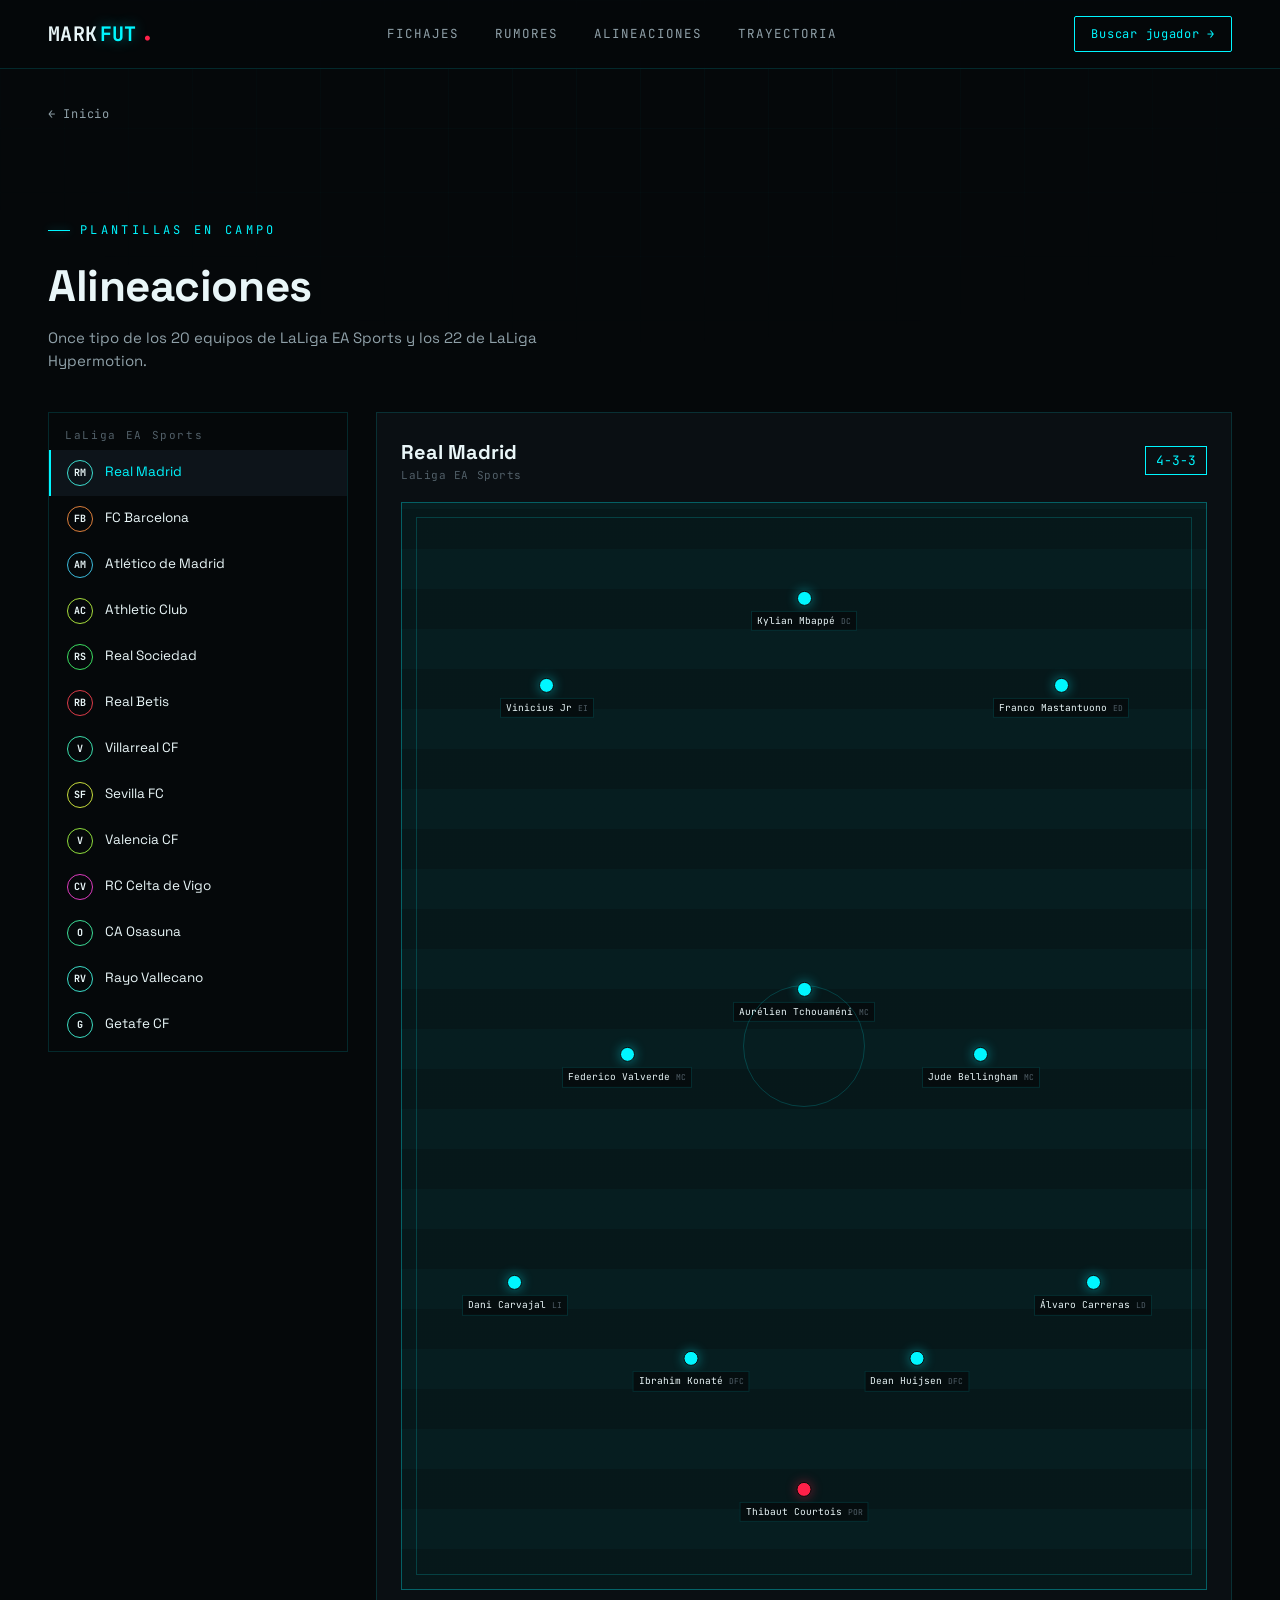
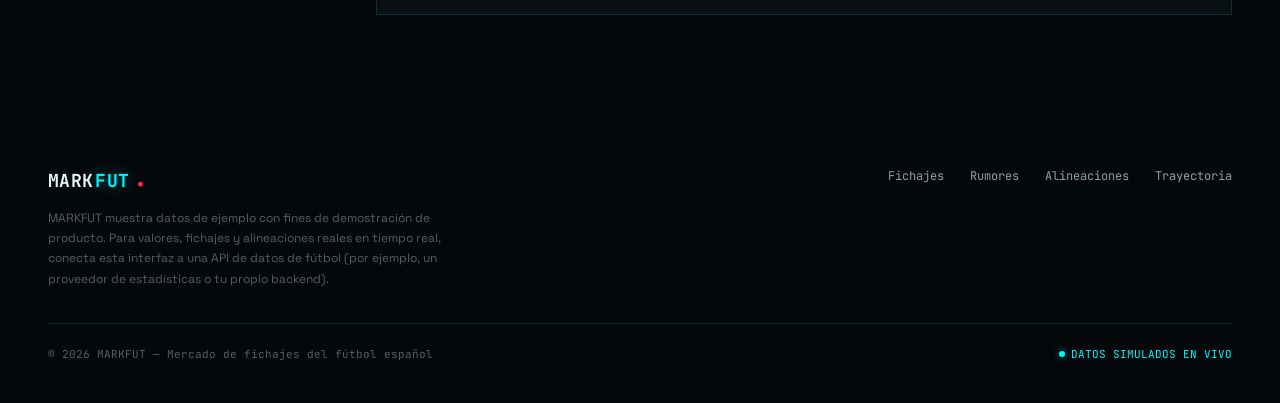
==== alineaciones.html @ 96b3111b "Add files via upload" ====
<!DOCTYPE html>
<html lang="es">
<head>
<meta charset="UTF-8">
<meta name="viewport" content="width=device-width, initial-scale=1.0">
<title>Alineaciones — MARKFUT</title>
<meta name="description" content="Once tipo de los 20 equipos de LaLiga EA Sports y los 22 de LaLiga Hypermotion, con formación y posiciones sobre el campo.">
<link rel="icon" href="data:image/svg+xml,<svg xmlns=%22http://www.w3.org/2000/svg%22 viewBox=%220 0 100 100%22><rect width=%22100%22 height=%22100%22 fill=%22%23050708%22/><text x=%2250%25%22 y=%2262%25%22 font-size=%2255%22 fill=%22%2300f6ff%22 text-anchor=%22middle%22 font-family=%22monospace%22>M</text></svg>">
<link rel="preconnect" href="https://fonts.googleapis.com">
<link rel="preconnect" href="https://fonts.gstatic.com" crossorigin>
<link href="https://fonts.googleapis.com/css2?family=Space+Grotesk:wght@400;500;600;700&family=JetBrains+Mono:wght@400;500;600;700&display=swap" rel="stylesheet">
<link rel="stylesheet" href="styles.css">
</head>
<body>

<header>
  <nav>
    <a href="index.html" class="logo"><span class="mk">MARK</span><span class="fut">FUT</span></a>
    <div class="navlinks">
      <a href="fichajes.html">Fichajes</a>
      <a href="rumores.html">Rumores</a>
      <a href="alineaciones.html">Alineaciones</a>
      <a href="buscador.html">Trayectoria</a>
    </div>
    <a href="buscador.html" class="nav-cta">Buscar jugador →</a>
  </nav>
</header>

<main id="top">
  <div class="wrap" style="padding-top:32px;">
    <a href="index.html" style="font-family:var(--font-mono);font-size:12px;letter-spacing:.06em;color:var(--text-dim);">← Inicio</a>
  </div>

  <!-- ALINEACIONES -->
  <section id="alineaciones" style="border-bottom:none;">
    <div class="wrap">
      <div class="eyebrow">Plantillas en campo</div>
      <h2 class="section-title">Alineaciones</h2>
      <p class="section-sub">Once tipo de los 20 equipos de LaLiga EA Sports y los 22 de LaLiga Hypermotion.</p>

      <div class="align-layout">
        <div class="team-panel" id="team-panel"></div>
        <div class="pitch-wrap">
          <div class="pitch-header">
            <div>
              <h3 id="pitch-team-name">—</h3>
              <div class="tc-symbol" id="pitch-team-comp">—</div>
            </div>
            <div class="formation" id="pitch-formation">4-3-3</div>
          </div>
          <div class="pitch" id="pitch"></div>
        </div>
      </div>
    </div>
  </section>
</main>

<footer>
  <div class="wrap">
    <div class="footer-grid">
      <div>
        <a href="index.html" class="logo" style="font-size:18px;"><span class="mk">MARK</span><span class="fut">FUT</span></a>
        <p class="footer-note" style="margin-top:14px;">MARKFUT muestra datos de ejemplo con fines de demostración de producto. Para valores, fichajes y alineaciones reales en tiempo real, conecta esta interfaz a una API de datos de fútbol (por ejemplo, un proveedor de estadísticas o tu propio backend).</p>
      </div>
      <div class="footer-links">
        <a href="fichajes.html">Fichajes</a>
        <a href="rumores.html">Rumores</a>
        <a href="alineaciones.html">Alineaciones</a>
        <a href="buscador.html">Trayectoria</a>
      </div>
    </div>
    <div class="footer-bottom">
      <span>© <span id="year"></span> MARKFUT — Mercado de fichajes del fútbol español</span>
      <span class="live-dot"><span class="d"></span> DATOS SIMULADOS EN VIVO</span>
    </div>
  </div>
</footer>

<script src="script.js"></script>
</body>
</html>
---- styles.css ----
/* =========================================================
   MARKFUT — design tokens
   bg near-black · neon cyan · neon red · mono data / grotesk display
========================================================= */
:root{
  --bg:#05080a;
  --bg-1:#0a0f13;
  --bg-2:#0d141a;
  --bg-3:#101922;
  --line:rgba(0,246,255,.14);
  --line-strong:rgba(0,246,255,.32);
  --cyan:#00f6ff;
  --cyan-dim:#0a3d42;
  --cyan-glow:rgba(0,246,255,.45);
  --red:#ff2149;
  --red-dim:#3a0a17;
  --red-glow:rgba(255,33,73,.45);
  --text:#e9f6f8;
  --text-dim:#8fa0a8;
  --text-faint:#526069;
  --radius:2px;
  --font-display:'Space Grotesk',sans-serif;
  --font-mono:'JetBrains Mono',monospace;
}
*{box-sizing:border-box;margin:0;padding:0;}
html{scroll-behavior:smooth;}
body{
  background:var(--bg);
  color:var(--text);
  font-family:var(--font-display);
  line-height:1.5;
  -webkit-font-smoothing:antialiased;
  overflow-x:hidden;
}
body::before{
  content:"";
  position:fixed; inset:0;
  background-image:
    linear-gradient(var(--line) 1px, transparent 1px),
    linear-gradient(90deg, var(--line) 1px, transparent 1px);
  background-size:64px 64px;
  opacity:.25;
  pointer-events:none;
  z-index:0;
  mask-image:radial-gradient(ellipse 100% 60% at 50% 0%, black 0%, transparent 70%);
}
a{color:inherit;text-decoration:none;}
button{font-family:inherit;cursor:pointer;}
input{font-family:inherit;}
::selection{background:var(--cyan);color:#000;}
::-webkit-scrollbar{width:10px;height:10px;}
::-webkit-scrollbar-track{background:var(--bg-1);}
::-webkit-scrollbar-thumb{background:var(--cyan-dim);border:1px solid var(--cyan);}

.wrap{max-width:1240px;margin:0 auto;padding:0 28px;position:relative;z-index:1;}
.eyebrow{
  font-family:var(--font-mono);
  font-size:12px;
  letter-spacing:.28em;
  text-transform:uppercase;
  color:var(--cyan);
  display:flex;align-items:center;gap:10px;
  margin-bottom:14px;
}
.eyebrow::before{content:"";width:22px;height:1px;background:var(--cyan);box-shadow:0 0 8px var(--cyan-glow);}
h2.section-title{
  font-size:clamp(28px,4vw,44px);
  font-weight:700;
  letter-spacing:-.01em;
  margin-bottom:8px;
}
.section-sub{color:var(--text-dim);max-width:560px;font-size:15px;margin-bottom:40px;}
section{position:relative;z-index:1;padding:96px 0;border-bottom:1px solid var(--line);}
.mono{font-family:var(--font-mono);}
.chip{
  font-family:var(--font-mono);
  font-size:10.5px;
  letter-spacing:.06em;
  padding:3px 8px;
  border:1px solid var(--line-strong);
  border-radius:var(--radius);
  color:var(--cyan);
  background:rgba(0,246,255,.06);
  white-space:nowrap;
}
.chip.red{color:var(--red);border-color:rgba(255,33,73,.35);background:rgba(255,33,73,.07);}

/* ---------- NAV ---------- */
header{
  position:sticky;top:0;z-index:50;
  background:rgba(5,8,10,.82);
  backdrop-filter:blur(10px);
  border-bottom:1px solid var(--line);
}
nav{
  max-width:1240px;margin:0 auto;padding:0 28px;
  height:68px;display:flex;align-items:center;justify-content:space-between;
}
.logo{
  font-family:var(--font-mono);
  font-weight:700;font-size:20px;letter-spacing:.02em;
  display:flex;align-items:baseline;gap:2px;
}
.logo .mk{color:var(--text);}
.logo .fut{color:var(--cyan);text-shadow:0 0 14px var(--cyan-glow);}
.logo::after{content:"●";color:var(--red);font-size:8px;margin-left:6px;vertical-align:super;animation:pulse-dot 1.8s infinite;}
@keyframes pulse-dot{0%,100%{opacity:1;}50%{opacity:.25;}}
.navlinks{display:flex;gap:36px;font-family:var(--font-mono);font-size:12.5px;letter-spacing:.08em;text-transform:uppercase;}
.navlinks a{color:var(--text-dim);position:relative;padding:4px 0;transition:color .2s;}
.navlinks a:hover{color:var(--cyan);}
.navlinks a::after{content:"";position:absolute;left:0;bottom:-2px;width:0;height:1px;background:var(--cyan);transition:width .25s;box-shadow:0 0 6px var(--cyan-glow);}
.navlinks a:hover::after{width:100%;}
.nav-cta{
  font-family:var(--font-mono);font-size:12px;letter-spacing:.06em;
  border:1px solid var(--cyan);color:var(--cyan);
  padding:8px 16px;border-radius:var(--radius);
  background:transparent;transition:.2s;
  display:flex;align-items:center;gap:8px;
}
.nav-cta:hover{background:var(--cyan);color:#000;box-shadow:0 0 22px var(--cyan-glow);}
.burger{display:none;background:none;border:1px solid var(--line-strong);color:var(--cyan);padding:8px 10px;}

/* ---------- HERO ---------- */
.hero{padding:96px 0 0;border-bottom:none;}
.hero-grid{display:grid;grid-template-columns:1.3fr .9fr;gap:48px;align-items:end;}
.hero h1{
  font-size:clamp(44px,7vw,84px);
  font-weight:700;
  line-height:.95;
  letter-spacing:-.02em;
}
.hero h1 .line2{color:var(--cyan);text-shadow:0 0 30px var(--cyan-glow);}
.hero p{color:var(--text-dim);font-size:16px;max-width:460px;margin:22px 0 30px;}
.hero-actions{display:flex;gap:14px;flex-wrap:wrap;}
.btn{
  font-family:var(--font-mono);font-size:13px;letter-spacing:.05em;text-transform:uppercase;
  padding:14px 24px;border-radius:var(--radius);border:1px solid transparent;transition:.2s;
  display:inline-flex;align-items:center;gap:10px;
}
.btn-primary{background:var(--cyan);color:#000;font-weight:700;}
.btn-primary:hover{box-shadow:0 0 28px var(--cyan-glow);transform:translateY(-1px);}
.btn-outline{border-color:var(--red);color:var(--red);}
.btn-outline:hover{background:var(--red);color:#0a0a0a;box-shadow:0 0 28px var(--red-glow);}

.hero-panel{
  border:1px solid var(--line-strong);
  background:linear-gradient(160deg,var(--bg-2),var(--bg-1));
  padding:22px;position:relative;
}
.hero-panel::before{content:"MERCADO · ESTADO";font-family:var(--font-mono);font-size:10px;letter-spacing:.2em;color:var(--text-faint);}
.hero-stat{display:flex;justify-content:space-between;align-items:baseline;padding:14px 0;border-bottom:1px solid var(--line);}
.hero-stat:last-child{border-bottom:none;}
.hero-stat .label{color:var(--text-dim);font-size:13px;}
.hero-stat .value{font-family:var(--font-mono);font-size:20px;font-weight:700;}
.up{color:var(--cyan);}
.down{color:var(--red);}

/* ---------- TICKER (signature element) ---------- */
.ticker-outer{
  border-top:1px solid var(--line);border-bottom:1px solid var(--line);
  background:var(--bg-1);overflow:hidden;position:relative;margin-top:64px;
}
.ticker-outer::before,.ticker-outer::after{
  content:"";position:absolute;top:0;bottom:0;width:80px;z-index:2;pointer-events:none;
}
.ticker-outer::before{left:0;background:linear-gradient(90deg,var(--bg-1),transparent);}
.ticker-outer::after{right:0;background:linear-gradient(-90deg,var(--bg-1),transparent);}
.ticker-track{display:flex;width:max-content;animation:scrollTicker 55s linear infinite;}
.ticker-track:hover{animation-play-state:paused;}
@keyframes scrollTicker{from{transform:translateX(0);}to{transform:translateX(-50%);}}
.tick{
  font-family:var(--font-mono);font-size:13px;display:flex;align-items:center;gap:9px;
  padding:14px 26px;border-right:1px solid var(--line);white-space:nowrap;
}
.tick .sym{color:var(--text-faint);}
.tick .name{color:var(--text);}
.tick .val{font-weight:700;}
.tick .arrow-up{color:var(--cyan);}
.tick .arrow-down{color:var(--red);}

/* ---------- TABS ---------- */
.tabs{display:flex;gap:10px;flex-wrap:wrap;margin-bottom:36px;}
.tab-btn{
  font-family:var(--font-mono);font-size:12px;letter-spacing:.06em;text-transform:uppercase;
  padding:10px 18px;border:1px solid var(--line-strong);color:var(--text-dim);background:transparent;
  border-radius:var(--radius);transition:.2s;
}
.tab-btn:hover{color:var(--text);border-color:var(--cyan);}
.tab-btn.active{background:var(--cyan);color:#000;border-color:var(--cyan);font-weight:700;}

/* ---------- FICHAJES CARDS ---------- */
.card-grid{display:grid;grid-template-columns:repeat(auto-fill,minmax(300px,1fr));gap:16px;}
.transfer-card{
  border:1px solid var(--line);background:var(--bg-1);padding:20px;position:relative;transition:.2s;
}
.transfer-card:hover{border-color:var(--cyan);box-shadow:0 0 26px rgba(0,246,255,.12);transform:translateY(-2px);}
.tc-top{display:flex;justify-content:space-between;align-items:flex-start;margin-bottom:14px;}
.tc-name{font-size:17px;font-weight:700;}
.tc-symbol{font-family:var(--font-mono);color:var(--text-faint);font-size:11px;letter-spacing:.05em;}
.tc-positions{display:flex;gap:6px;flex-wrap:wrap;margin-top:8px;}
.tc-flow{display:flex;align-items:center;gap:10px;font-size:13.5px;color:var(--text-dim);margin:16px 0;}
.tc-flow .club{color:var(--text);}
.tc-flow .arrow{color:var(--red);font-family:var(--font-mono);}
.tc-foot{display:flex;justify-content:space-between;align-items:center;padding-top:14px;border-top:1px solid var(--line);}
.tc-fee{font-family:var(--font-mono);font-weight:700;font-size:18px;color:var(--cyan);}
.tc-date{font-family:var(--font-mono);font-size:11px;color:var(--text-faint);}
.status-oficial{font-family:var(--font-mono);font-size:10px;letter-spacing:.08em;color:var(--cyan);border:1px solid var(--cyan);padding:2px 7px;}

/* ---------- RUMORES ---------- */
.rumor-list{display:flex;flex-direction:column;gap:14px;}
.rumor-card{
  border:1px solid var(--line);background:var(--bg-1);padding:22px 24px;
  display:grid;grid-template-columns:1.4fr 1fr .9fr;gap:22px;align-items:center;
}
.rumor-head{display:flex;align-items:center;gap:12px;}
.rumor-name{font-weight:700;font-size:16px;}
.rumor-sub{color:var(--text-dim);font-size:13px;margin-top:4px;}
.prob-wrap{}
.prob-label{display:flex;justify-content:space-between;font-family:var(--font-mono);font-size:11px;color:var(--text-dim);margin-bottom:6px;}
.prob-bar{height:6px;background:var(--bg-3);border:1px solid var(--line);position:relative;overflow:hidden;}
.prob-fill{height:100%;background:linear-gradient(90deg,var(--red),var(--cyan));box-shadow:0 0 10px var(--cyan-glow);}
.rumor-value{text-align:right;}
.rumor-value .v{font-family:var(--font-mono);font-weight:700;font-size:18px;color:var(--cyan);}
.rumor-value .u{font-family:var(--font-mono);font-size:10px;color:var(--text-faint);}
.rumor-note{grid-column:1/-1;color:var(--text-dim);font-size:13px;border-top:1px solid var(--line);padding-top:14px;margin-top:2px;}

/* ---------- ALINEACIONES ---------- */
.align-layout{display:grid;grid-template-columns:300px 1fr;gap:28px;}
.team-panel{border:1px solid var(--line);max-height:640px;overflow-y:auto;}
.team-group-label{font-family:var(--font-mono);font-size:11px;letter-spacing:.15em;color:var(--text-faint);padding:14px 16px 6px;}
.team-row{
  display:flex;align-items:center;gap:12px;padding:10px 16px;border-left:2px solid transparent;
  cursor:pointer;transition:.15s;font-size:13.5px;
}
.team-row:hover{background:var(--bg-1);}
.team-row.active{background:var(--bg-2);border-left-color:var(--cyan);color:var(--cyan);}
.badge{
  width:26px;height:26px;border-radius:50%;display:flex;align-items:center;justify-content:center;
  font-family:var(--font-mono);font-size:10px;font-weight:700;flex-shrink:0;
  border:1px solid var(--line-strong);color:var(--text);
}
.pitch-wrap{border:1px solid var(--line);background:var(--bg-1);padding:24px;}
.pitch-header{display:flex;justify-content:space-between;align-items:center;margin-bottom:18px;}
.pitch-header h3{font-size:20px;}
.pitch-header .formation{font-family:var(--font-mono);color:var(--cyan);font-size:13px;border:1px solid var(--cyan);padding:4px 10px;}
.pitch{
  position:relative;width:100%;aspect-ratio:2/2.7;
  background:
   repeating-linear-gradient(0deg,rgba(0,246,255,.035) 0 40px,rgba(0,246,255,.06) 40px 80px);
  background-color:#061012;
  border:1px solid var(--line-strong);
}
.pitch::before{content:"";position:absolute;inset:0;border:1px solid rgba(0,246,255,.18);margin:14px;}
.pitch::after{content:"";position:absolute;left:50%;top:50%;width:120px;height:120px;border:1px solid rgba(0,246,255,.18);border-radius:50%;transform:translate(-50%,-50%);}
.pnode{
  position:absolute;transform:translate(-50%,-50%);display:flex;flex-direction:column;align-items:center;gap:5px;cursor:default;
}
.pnode .dot{
  width:15px;height:15px;border-radius:50%;background:var(--cyan);
  box-shadow:0 0 12px var(--cyan-glow);border:1px solid #0a0a0a;
}
.pnode.gk .dot{background:var(--red);box-shadow:0 0 12px var(--red-glow);}
.pnode .plabel{
  font-family:var(--font-mono);font-size:9.5px;color:var(--text);background:rgba(5,8,10,.75);
  padding:2px 5px;white-space:nowrap;border:1px solid var(--line);
}
.pnode .ppos{font-size:8px;color:var(--text-faint);}

/* ---------- BUSCADOR ---------- */
.search-box{
  display:flex;gap:0;border:1px solid var(--line-strong);background:var(--bg-1);margin-bottom:10px;
}
.search-box input{
  flex:1;background:transparent;border:none;outline:none;color:var(--text);
  padding:18px 20px;font-size:16px;
}
.search-box input::placeholder{color:var(--text-faint);}
.search-box button{
  background:var(--cyan);color:#000;border:none;padding:0 26px;font-family:var(--font-mono);
  font-weight:700;letter-spacing:.05em;text-transform:uppercase;font-size:12.5px;
}
.search-hint{font-family:var(--font-mono);font-size:11px;color:var(--text-faint);margin-bottom:34px;}
.player-result{border:1px solid var(--line);background:var(--bg-1);padding:28px;display:none;}
.player-result.show{display:block;}
.pr-head{display:flex;justify-content:space-between;align-items:flex-start;flex-wrap:wrap;gap:20px;margin-bottom:28px;padding-bottom:22px;border-bottom:1px solid var(--line);}
.pr-name{font-size:26px;font-weight:700;}
.pr-meta{color:var(--text-dim);font-size:13px;margin-top:6px;display:flex;gap:14px;flex-wrap:wrap;}
.pr-value{text-align:right;}
.pr-value .v{font-family:var(--font-mono);font-size:26px;color:var(--cyan);font-weight:700;}
.pr-value .l{font-family:var(--font-mono);font-size:10px;color:var(--text-faint);letter-spacing:.1em;}
.timeline{position:relative;padding-left:26px;}
.timeline::before{content:"";position:absolute;left:5px;top:6px;bottom:6px;width:1px;background:linear-gradient(var(--cyan),var(--red));}
.tl-item{position:relative;padding-bottom:26px;}
.tl-item:last-child{padding-bottom:0;}
.tl-item::before{content:"";position:absolute;left:-26px;top:4px;width:11px;height:11px;border-radius:50%;background:var(--bg);border:2px solid var(--cyan);}
.tl-item:first-child::before{background:var(--cyan);box-shadow:0 0 10px var(--cyan-glow);}
.tl-row{display:flex;justify-content:space-between;align-items:baseline;flex-wrap:wrap;gap:6px;}
.tl-club{font-weight:700;font-size:15px;}
.tl-years{font-family:var(--font-mono);color:var(--text-dim);font-size:12px;}
.tl-fee{font-family:var(--font-mono);font-size:12px;color:var(--cyan);margin-top:3px;}
.no-result{color:var(--text-dim);font-size:14px;padding:20px 0;display:none;}
.no-result.show{display:block;}
.suggest-row{display:flex;gap:8px;flex-wrap:wrap;margin-top:16px;}
.suggest-chip{
  font-family:var(--font-mono);font-size:11.5px;border:1px solid var(--line-strong);color:var(--text-dim);
  padding:6px 12px;border-radius:var(--radius);transition:.15s;
}
.suggest-chip:hover{color:var(--cyan);border-color:var(--cyan);}

/* ---------- FOOTER ---------- */
footer{padding:56px 0 40px;position:relative;z-index:1;}
.footer-grid{display:flex;justify-content:space-between;align-items:flex-start;flex-wrap:wrap;gap:24px;margin-bottom:34px;}
.footer-note{color:var(--text-faint);font-size:12px;max-width:420px;line-height:1.7;}
.footer-links{display:flex;gap:26px;font-family:var(--font-mono);font-size:12px;color:var(--text-dim);}
.footer-links a:hover{color:var(--cyan);}
.footer-bottom{border-top:1px solid var(--line);padding-top:22px;display:flex;justify-content:space-between;flex-wrap:wrap;gap:10px;font-family:var(--font-mono);font-size:11px;color:var(--text-faint);}
.live-dot{display:inline-flex;align-items:center;gap:6px;color:var(--cyan);}
.live-dot .d{width:6px;height:6px;border-radius:50%;background:var(--cyan);box-shadow:0 0 8px var(--cyan-glow);animation:pulse-dot 1.6s infinite;}

@media (max-width:900px){
  .hero-grid{grid-template-columns:1fr;}
  .align-layout{grid-template-columns:1fr;}
  .team-panel{max-height:280px;}
  .rumor-card{grid-template-columns:1fr;}
  .rumor-value{text-align:left;}
  .navlinks{display:none;}
  .burger{display:block;}
}
@media (prefers-reduced-motion:reduce){
  .ticker-track{animation:none;}
  html{scroll-behavior:auto;}
}
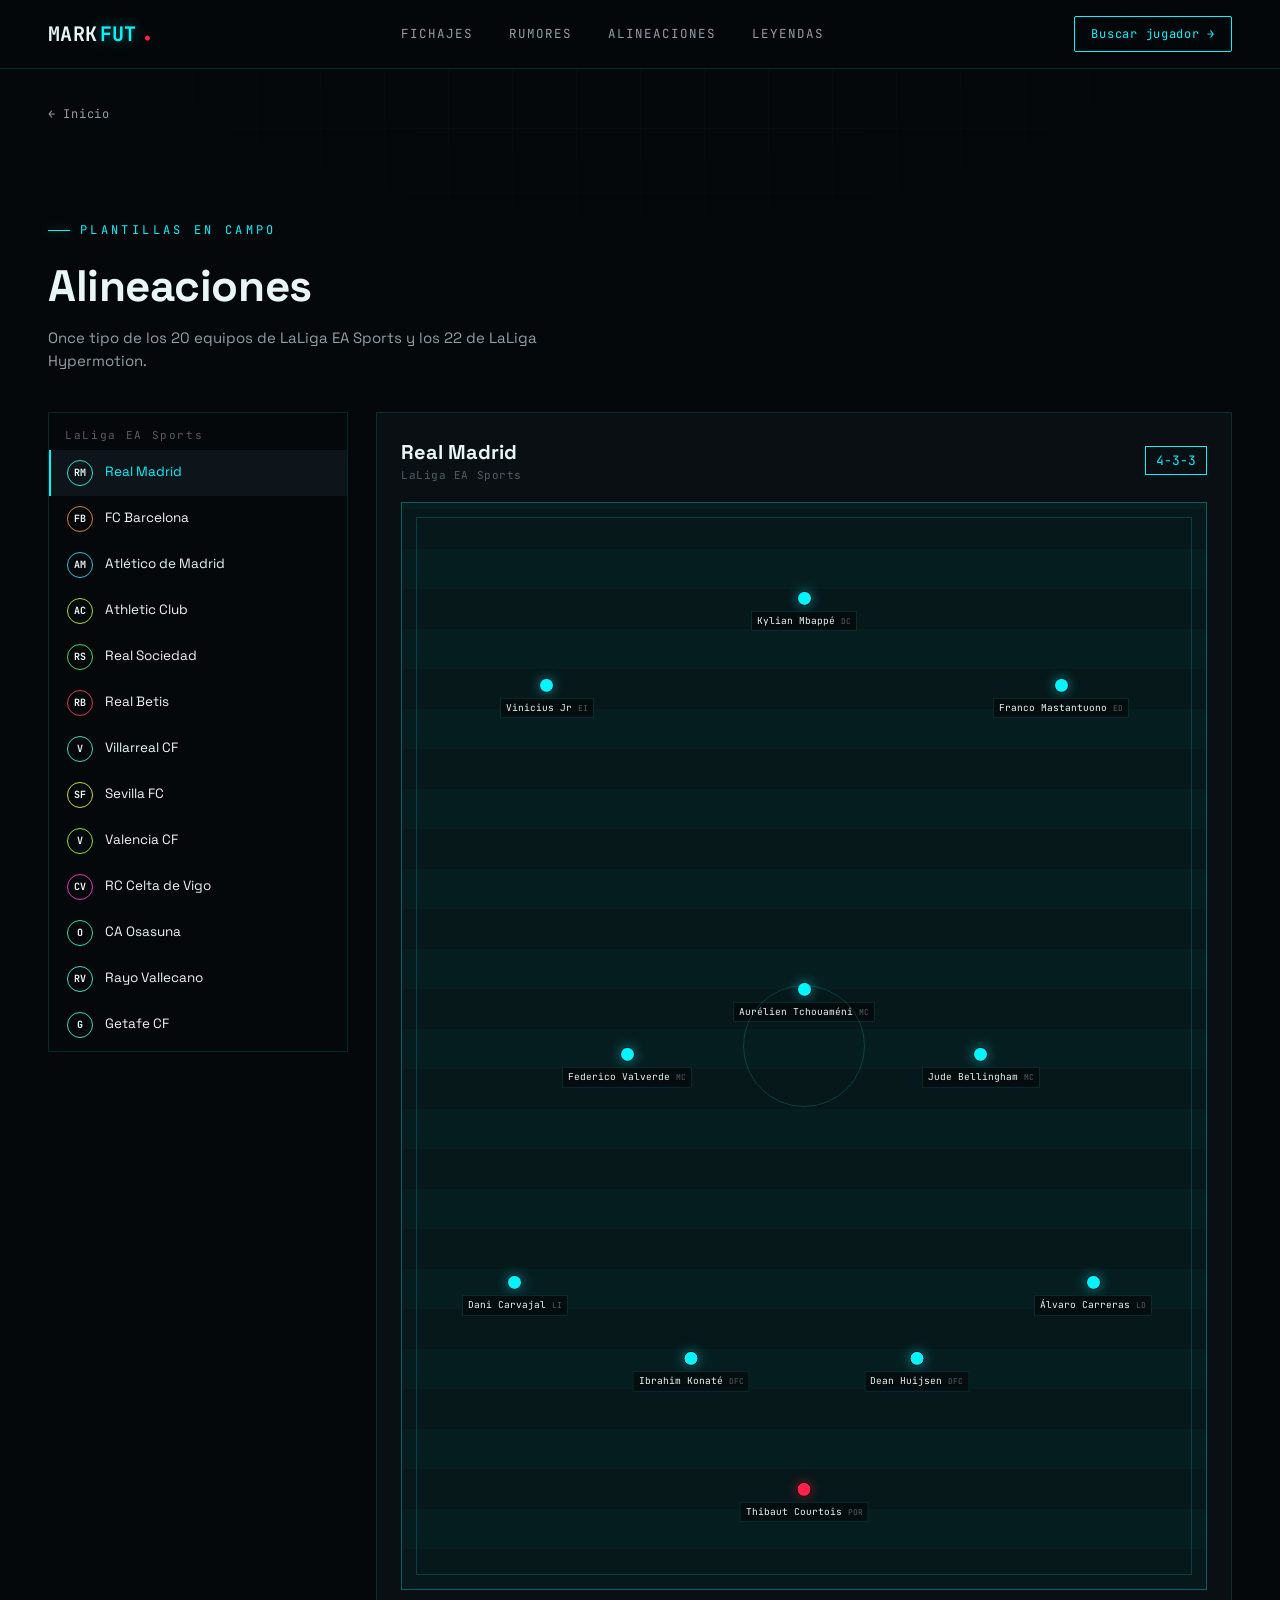
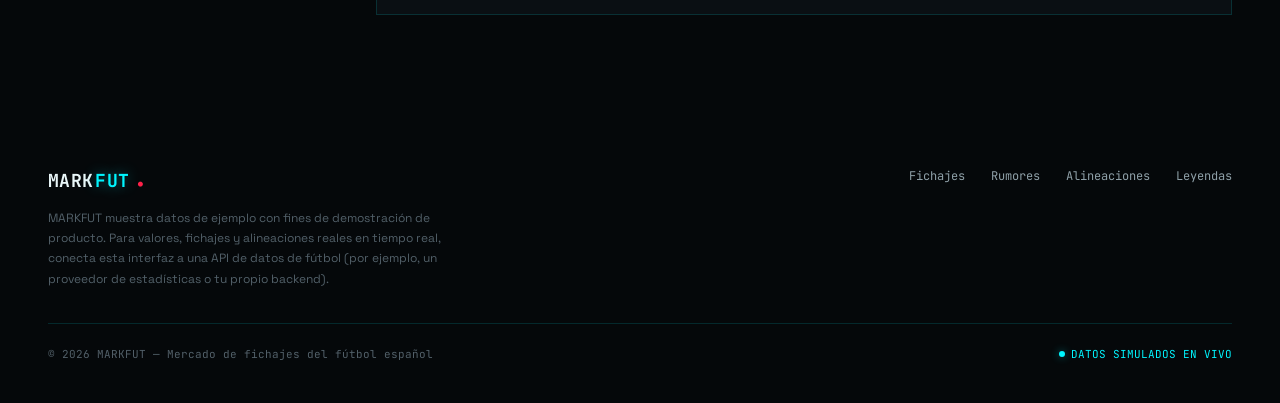
==== commit e7470af5: "Add files via upload" ====
--- a/alineaciones.html
+++ b/alineaciones.html
@@ -20,7 +20,7 @@
       <a href="fichajes.html">Fichajes</a>
       <a href="rumores.html">Rumores</a>
       <a href="alineaciones.html">Alineaciones</a>
-      <a href="buscador.html">Trayectoria</a>
+      <a href="leyendas.html">Leyendas</a>
     </div>
     <a href="buscador.html" class="nav-cta">Buscar jugador →</a>
   </nav>
@@ -66,7 +66,7 @@
         <a href="fichajes.html">Fichajes</a>
         <a href="rumores.html">Rumores</a>
         <a href="alineaciones.html">Alineaciones</a>
-        <a href="buscador.html">Trayectoria</a>
+        <a href="leyendas.html">Leyendas</a>
       </div>
     </div>
     <div class="footer-bottom">
--- a/styles.css
+++ b/styles.css
@@ -317,6 +317,76 @@
 .live-dot{display:inline-flex;align-items:center;gap:6px;color:var(--cyan);}
 .live-dot .d{width:6px;height:6px;border-radius:50%;background:var(--cyan);box-shadow:0 0 8px var(--cyan-glow);animation:pulse-dot 1.6s infinite;}
 
+/* ---------- LEYENDAS ---------- */
+.back-link{
+  font-family:var(--font-mono);font-size:12px;letter-spacing:.06em;color:var(--text-dim);
+  display:inline-flex;align-items:center;gap:8px;margin-bottom:28px;background:none;border:none;cursor:pointer;padding:0;
+}
+.back-link:hover{color:var(--cyan);}
+.view{display:none;}
+.view.active{display:block;}
+
+.club-grid{display:grid;grid-template-columns:repeat(auto-fill,minmax(240px,1fr));gap:16px;}
+.club-card{
+  border:1px solid var(--line);background:var(--bg-1);padding:26px 22px;text-align:center;
+  cursor:pointer;transition:.2s;display:flex;flex-direction:column;align-items:center;gap:14px;
+}
+.club-card:hover{border-color:var(--cyan);box-shadow:0 0 26px rgba(0,246,255,.12);transform:translateY(-2px);}
+.club-shield{width:64px;height:72px;flex-shrink:0;}
+.club-card .club-name{font-weight:700;font-size:16px;}
+.club-card .club-meta{font-family:var(--font-mono);font-size:11px;color:var(--text-faint);letter-spacing:.05em;}
+
+.legend-grid{display:grid;grid-template-columns:repeat(auto-fill,minmax(220px,1fr));gap:16px;}
+.legend-card{
+  border:1px solid var(--line);background:var(--bg-1);padding:22px;text-align:center;
+  cursor:pointer;transition:.2s;display:flex;flex-direction:column;align-items:center;gap:12px;
+}
+.legend-card:hover{border-color:var(--red);box-shadow:0 0 26px rgba(255,33,73,.12);transform:translateY(-2px);}
+.legend-avatar{width:84px;height:84px;}
+.legend-card .legend-name{font-weight:700;font-size:15px;}
+.legend-card .legend-meta{font-family:var(--font-mono);font-size:11px;color:var(--text-dim);}
+.status-badge{
+  font-family:var(--font-mono);font-size:9.5px;letter-spacing:.08em;text-transform:uppercase;
+  padding:2px 8px;border-radius:var(--radius);border:1px solid var(--line-strong);color:var(--text-faint);
+}
+.status-badge.fallecido{color:var(--text-faint);border-color:var(--text-faint);}
+.status-badge.retirado{color:var(--cyan);border-color:var(--cyan);}
+.status-badge.activo{color:var(--red);border-color:var(--red);}
+
+.player-head{display:flex;gap:32px;align-items:center;flex-wrap:wrap;margin-bottom:44px;padding-bottom:36px;border-bottom:1px solid var(--line);}
+.player-avatar-wrap{
+  width:140px;height:140px;flex-shrink:0;border:1px solid var(--line-strong);background:var(--bg-1);
+  display:flex;align-items:center;justify-content:center;
+}
+.player-avatar-wrap svg{width:96px;height:96px;}
+.player-head-info .club-tag{font-family:var(--font-mono);font-size:11px;color:var(--text-faint);letter-spacing:.1em;margin-bottom:8px;}
+.player-head-info .player-name{font-size:32px;font-weight:700;}
+.player-head-info .player-meta{color:var(--text-dim);font-size:14px;margin-top:8px;display:flex;gap:14px;flex-wrap:wrap;align-items:center;}
+
+.legend-block{margin-bottom:44px;}
+.legend-block-title{
+  font-family:var(--font-mono);font-size:12px;letter-spacing:.15em;text-transform:uppercase;color:var(--cyan);
+  margin-bottom:18px;display:flex;align-items:center;gap:10px;
+}
+.legend-block-title::before{content:"";width:18px;height:1px;background:var(--cyan);box-shadow:0 0 8px var(--cyan-glow);}
+
+.stat-grid{display:grid;grid-template-columns:repeat(auto-fit,minmax(140px,1fr));gap:14px;}
+.stat-box{border:1px solid var(--line);background:var(--bg-1);padding:18px;text-align:center;}
+.stat-box .n{font-family:var(--font-mono);font-size:28px;font-weight:700;color:var(--cyan);}
+.stat-box .l{font-family:var(--font-mono);font-size:10px;color:var(--text-faint);letter-spacing:.1em;margin-top:6px;}
+
+.trophy-list{display:flex;flex-wrap:wrap;gap:10px;}
+.trophy-chip{
+  font-family:var(--font-mono);font-size:12px;border:1px solid rgba(255,33,73,.35);color:var(--red);
+  background:rgba(255,33,73,.07);padding:7px 14px;border-radius:var(--radius);
+}
+
+.fact-card{
+  border:1px solid var(--line-strong);background:linear-gradient(160deg,var(--bg-2),var(--bg-1));
+  padding:24px 26px;font-size:14.5px;line-height:1.7;color:var(--text);position:relative;
+}
+.fact-card::before{content:"DATO / RUMOR HISTÓRICO";font-family:var(--font-mono);font-size:10px;letter-spacing:.18em;color:var(--red);display:block;margin-bottom:12px;}
+
 @media (max-width:900px){
   .hero-grid{grid-template-columns:1fr;}
   .align-layout{grid-template-columns:1fr;}
@@ -325,6 +395,9 @@
   .rumor-value{text-align:left;}
   .navlinks{display:none;}
   .burger{display:block;}
+  .player-head{gap:20px;}
+  .player-avatar-wrap{width:100px;height:100px;}
+  .player-avatar-wrap svg{width:70px;height:70px;}
 }
 @media (prefers-reduced-motion:reduce){
   .ticker-track{animation:none;}
